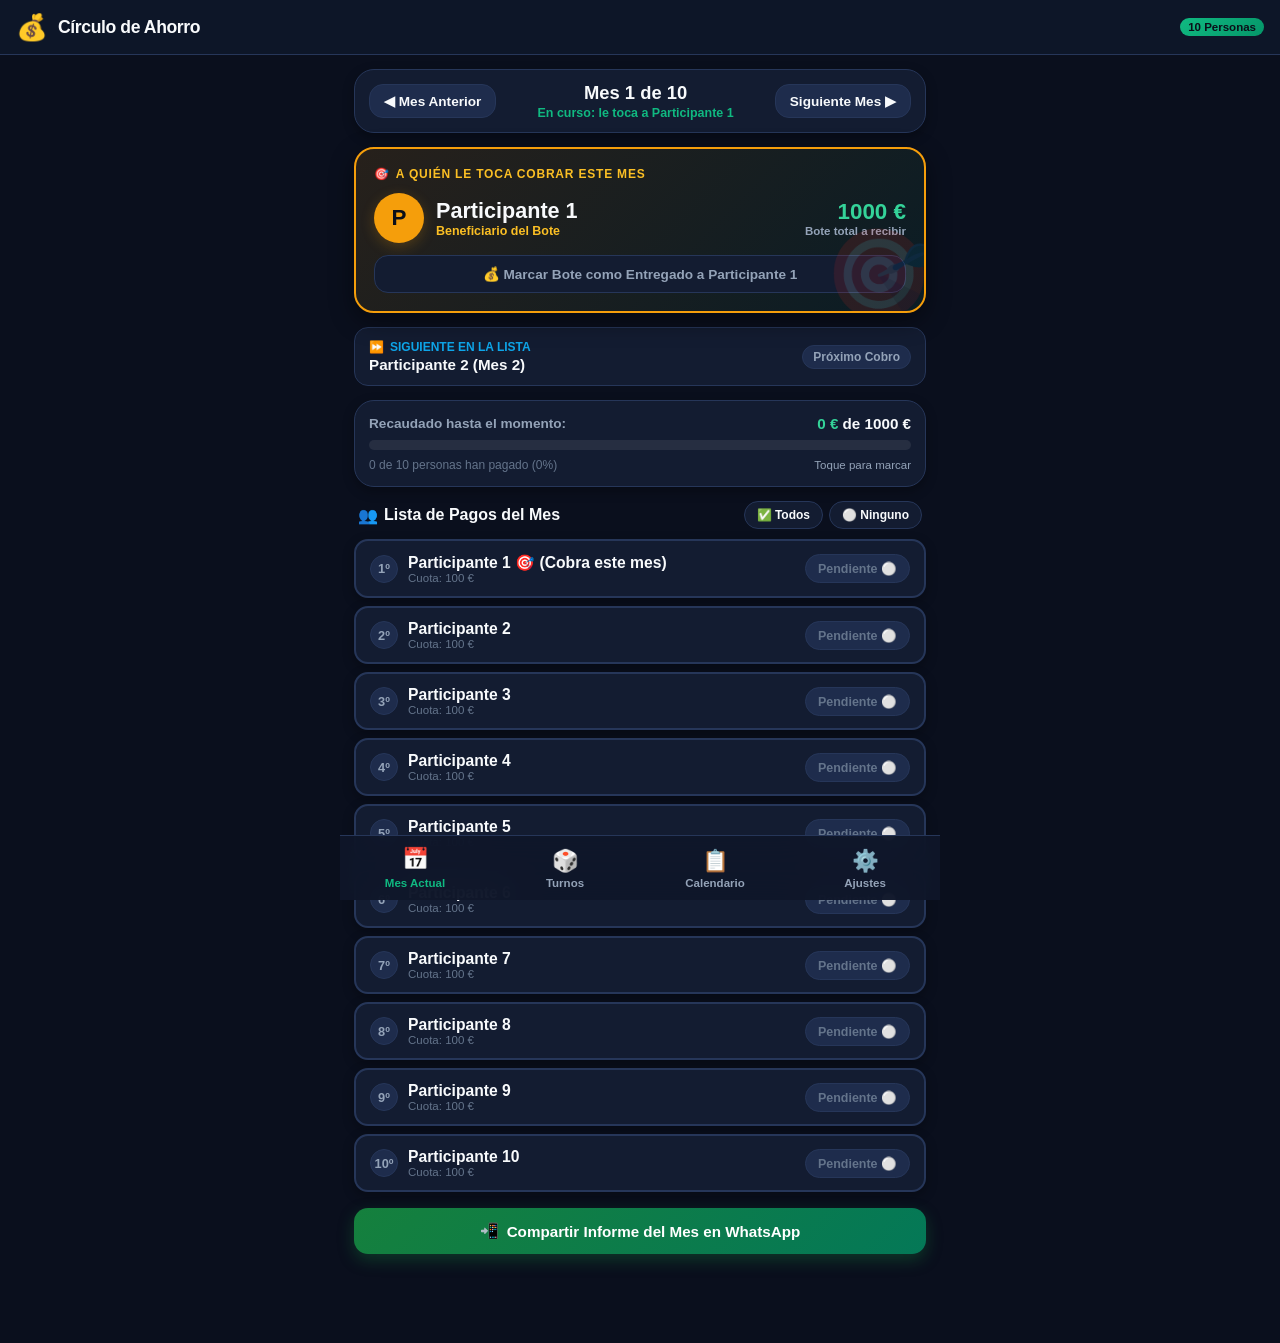
==== ahorro.html @ 372b48a7 "Despliegue de Circulo de Ahorro y Tanda Mensual" ====
<!DOCTYPE html>
<html lang="es">
<head>
  <meta charset="UTF-8">
  <meta name="viewport" content="width=device-width, initial-scale=1.0, maximum-scale=1.0, user-scalable=no, viewport-fit=cover">
  <meta name="theme-color" content="#0a0f1d">
  <meta name="apple-mobile-web-app-capable" content="yes">
  <meta name="apple-mobile-web-app-status-bar-style" content="black-translucent">
  <meta name="apple-mobile-web-app-title" content="Ahorro">
  <meta name="description" content="Gestión mensual de grupo de ahorro, tanda y turnos de cobro">
  
  <title>Círculo de Ahorro y Tanda Mensual</title>
  
  <link rel="manifest" href="manifest.json">
  <link rel="icon" type="image/svg+xml" href="icons/icon.svg">
  <link rel="apple-touch-icon" href="icons/icon-192.png">
  <style>
/* Estilos Móviles Profesionales: Círculo de Ahorro y Tanda Mensual */
:root {
  --bg-primary: #0a0f1d;
  --bg-card: #131c31;
  --bg-card-hover: #1a2642;
  --bg-elevated: #1e2c4c;
  --border-color: #263659;
  --border-active: #3b82f6;

  --text-main: #f8fafc;
  --text-muted: #94a3b8;
  --text-dim: #64748b;

  --emerald: #10b981;
  --emerald-light: #34d399;
  --emerald-glow: rgba(16, 185, 129, 0.25);

  --gold: #f59e0b;
  --gold-light: #fbbf24;
  --gold-glow: rgba(245, 158, 11, 0.22);

  --sky: #0ea5e9;
  --danger: #ef4444;

  --radius-sm: 8px;
  --radius-md: 14px;
  --radius-lg: 20px;
  --radius-full: 9999px;

  --shadow-sm: 0 4px 12px rgba(0, 0, 0, 0.3);
  --shadow-md: 0 8px 24px rgba(0, 0, 0, 0.45);

  --safe-top: env(safe-area-inset-top, 0px);
  --safe-bottom: env(safe-area-inset-bottom, 0px);
}

* {
  box-sizing: border-box;
  margin: 0;
  padding: 0;
  -webkit-tap-highlight-color: transparent;
  user-select: none;
}

body {
  font-family: -apple-system, BlinkMacSystemFont, "Segoe UI", Roboto, Oxygen, Ubuntu, Cantarell, "Helvetica Neue", sans-serif;
  background-color: var(--bg-primary);
  color: var(--text-main);
  min-height: 100vh;
  display: flex;
  flex-direction: column;
  overflow-x: hidden;
  padding-top: var(--safe-top);
  padding-bottom: calc(75px + var(--safe-bottom));
}

/* Encabezado */
.app-header {
  background: rgba(15, 23, 42, 0.92);
  backdrop-filter: blur(14px);
  -webkit-backdrop-filter: blur(14px);
  position: sticky;
  top: 0;
  z-index: 100;
  border-bottom: 1px solid var(--border-color);
  padding: 12px 16px;
  display: flex;
  align-items: center;
  justify-content: space-between;
}

.brand {
  display: flex;
  align-items: center;
  gap: 10px;
}

.brand-icon {
  font-size: 1.6rem;
}

.brand-title {
  font-size: 1.1rem;
  font-weight: 800;
  letter-spacing: -0.4px;
}

.brand-badge {
  background: linear-gradient(135deg, #10b981, #059669);
  color: #0b0f19;
  font-size: 0.72rem;
  font-weight: 800;
  padding: 3px 8px;
  border-radius: var(--radius-full);
}

/* Barra inferior de navegación */
.bottom-nav {
  position: fixed;
  bottom: 0;
  left: 0;
  right: 0;
  height: calc(65px + var(--safe-bottom));
  padding-bottom: var(--safe-bottom);
  background: rgba(15, 23, 42, 0.95);
  backdrop-filter: blur(16px);
  -webkit-backdrop-filter: blur(16px);
  border-top: 1px solid var(--border-color);
  display: flex;
  justify-content: space-around;
  align-items: center;
  z-index: 900;
  max-width: 600px;
  margin: 0 auto;
}

.nav-tab {
  flex: 1;
  display: flex;
  flex-direction: column;
  align-items: center;
  justify-content: center;
  height: 100%;
  color: var(--text-muted);
  background: none;
  border: none;
  cursor: pointer;
  transition: all 0.2s ease;
  padding: 4px 0;
  gap: 3px;
}

.nav-tab .tab-icon {
  font-size: 1.35rem;
  transition: transform 0.2s;
}

.nav-tab .tab-label {
  font-size: 0.72rem;
  font-weight: 700;
}

.nav-tab.active {
  color: var(--emerald);
}

.nav-tab.active .tab-icon {
  transform: translateY(-2px);
}

/* Contenedor Principal */
.main-container {
  flex: 1;
  max-width: 600px;
  width: 100%;
  margin: 0 auto;
  padding: 14px;
}

.tab-pane {
  display: none;
  flex-direction: column;
  gap: 14px;
  animation: fadeIn 0.2s ease-out;
}

.tab-pane.active {
  display: flex;
}

@keyframes fadeIn {
  from { opacity: 0; transform: translateY(6px); }
  to { opacity: 1; transform: translateY(0); }
}

/* Selector de Mes / Ronda */
.round-nav-card {
  background: var(--bg-card);
  border: 1px solid var(--border-color);
  border-radius: var(--radius-lg);
  padding: 12px 14px;
  box-shadow: var(--shadow-sm);
  display: flex;
  align-items: center;
  justify-content: space-between;
}

.round-nav-btn {
  background: var(--bg-elevated);
  border: 1px solid var(--border-color);
  color: var(--text-main);
  padding: 8px 14px;
  border-radius: var(--radius-md);
  font-weight: 700;
  font-size: 0.85rem;
  cursor: pointer;
  transition: all 0.15s;
}

.round-nav-btn:active {
  transform: scale(0.94);
  background: var(--border-color);
}

.round-nav-info {
  text-align: center;
}

.round-nav-title {
  font-size: 1.15rem;
  font-weight: 800;
  color: var(--text-main);
}

.round-nav-sub {
  font-size: 0.78rem;
  color: var(--emerald);
  font-weight: 700;
  margin-top: 2px;
}

/* ==========================================================
   TARJETA DESTACADA: A QUIÉN LE TOCA COBRAR
   ========================================================== */
.beneficiary-hero-card {
  background: linear-gradient(135deg, rgba(245, 158, 11, 0.12), rgba(16, 185, 129, 0.08));
  border: 2px solid var(--gold);
  border-radius: var(--radius-lg);
  padding: 18px;
  box-shadow: var(--shadow-md);
  display: flex;
  flex-direction: column;
  gap: 12px;
  position: relative;
  overflow: hidden;
}

.beneficiary-hero-card::after {
  content: '🎯';
  position: absolute;
  right: -10px;
  bottom: -15px;
  font-size: 5.5rem;
  opacity: 0.12;
  pointer-events: none;
}

.hero-tag {
  font-size: 0.75rem;
  font-weight: 800;
  text-transform: uppercase;
  letter-spacing: 0.8px;
  color: var(--gold-light);
  display: flex;
  align-items: center;
  gap: 6px;
}

.hero-beneficiary-row {
  display: flex;
  align-items: center;
  justify-content: space-between;
}

.hero-name-wrap {
  display: flex;
  align-items: center;
  gap: 12px;
}

.hero-avatar {
  width: 50px;
  height: 50px;
  border-radius: 50%;
  background: var(--gold);
  color: #0b0f19;
  font-size: 1.4rem;
  font-weight: 900;
  display: flex;
  align-items: center;
  justify-content: center;
  box-shadow: 0 4px 14px var(--gold-glow);
}

.hero-name {
  font-size: 1.35rem;
  font-weight: 800;
  color: var(--text-main);
  line-height: 1.2;
}

.hero-pot-amount {
  font-size: 1.4rem;
  font-weight: 900;
  color: var(--emerald-light);
  text-align: right;
}

.hero-pot-label {
  font-size: 0.72rem;
  color: var(--text-muted);
  font-weight: 600;
}

/* Botón de Entrega del Bote */
.btn-deliver-pot {
  background: var(--bg-card);
  border: 1px solid var(--border-color);
  color: var(--text-muted);
  padding: 10px 14px;
  border-radius: var(--radius-md);
  font-weight: 800;
  font-size: 0.85rem;
  display: flex;
  align-items: center;
  justify-content: center;
  gap: 8px;
  cursor: pointer;
  transition: all 0.2s ease;
}

.btn-deliver-pot.delivered {
  background: linear-gradient(135deg, #10b981, #059669);
  color: #0b0f19;
  border-color: #10b981;
  box-shadow: 0 4px 14px var(--emerald-glow);
}

.btn-deliver-pot:active {
  transform: scale(0.98);
}

/* ==========================================================
   TARJETA: QUIÉN SIGUE EN LA LISTA
   ========================================================== */
.next-in-line-card {
  background: var(--bg-card);
  border: 1px solid var(--border-color);
  border-radius: var(--radius-md);
  padding: 12px 14px;
  display: flex;
  align-items: center;
  justify-content: space-between;
}

.next-label {
  font-size: 0.75rem;
  font-weight: 800;
  text-transform: uppercase;
  color: var(--sky);
  display: flex;
  align-items: center;
  gap: 6px;
}

.next-name {
  font-size: 0.95rem;
  font-weight: 700;
  color: var(--text-main);
  margin-top: 2px;
}

.next-badge {
  background: var(--bg-elevated);
  border: 1px solid var(--border-color);
  color: var(--text-muted);
  font-size: 0.75rem;
  font-weight: 700;
  padding: 4px 10px;
  border-radius: var(--radius-full);
}

/* ==========================================================
   PROGRESS BAR DE RECAUDACIÓN
   ========================================================== */
.collection-progress-card {
  background: var(--bg-card);
  border: 1px solid var(--border-color);
  border-radius: var(--radius-lg);
  padding: 14px;
  box-shadow: var(--shadow-sm);
  display: flex;
  flex-direction: column;
  gap: 8px;
}

.progress-header {
  display: flex;
  justify-content: space-between;
  align-items: center;
}

.progress-title {
  font-size: 0.85rem;
  font-weight: 800;
  color: var(--text-muted);
}

.progress-numbers {
  font-size: 0.95rem;
  font-weight: 800;
  color: var(--text-main);
}

.progress-numbers strong {
  color: var(--emerald-light);
}

.progress-bar-container {
  width: 100%;
  height: 10px;
  background: rgba(255, 255, 255, 0.08);
  border-radius: var(--radius-full);
  overflow: hidden;
}

.progress-bar-fill {
  height: 100%;
  background: linear-gradient(90deg, #10b981, #34d399);
  border-radius: var(--radius-full);
  transition: width 0.35s ease;
}

.progress-footer {
  display: flex;
  justify-content: space-between;
  align-items: center;
  font-size: 0.75rem;
  color: var(--text-dim);
}

/* ==========================================================
   LISTA DE PAGOS DEL MES
   ========================================================== */
.payments-section {
  display: flex;
  flex-direction: column;
  gap: 10px;
}

.payments-section-header {
  display: flex;
  justify-content: space-between;
  align-items: center;
  padding: 0 4px;
}

.section-title {
  font-size: 1rem;
  font-weight: 800;
  display: flex;
  align-items: center;
  gap: 6px;
}

.quick-btn {
  background: var(--bg-card);
  border: 1px solid var(--border-color);
  color: var(--text-main);
  font-size: 0.75rem;
  font-weight: 700;
  padding: 6px 12px;
  border-radius: var(--radius-md);
  cursor: pointer;
}

.quick-btn:active {
  background: var(--bg-elevated);
}

.payments-list {
  display: flex;
  flex-direction: column;
  gap: 8px;
}

.payment-card {
  background: var(--bg-card);
  border: 2px solid var(--border-color);
  border-radius: var(--radius-md);
  padding: 12px 14px;
  display: flex;
  align-items: center;
  justify-content: space-between;
  cursor: pointer;
  transition: all 0.15s ease;
  box-shadow: var(--shadow-sm);
}

.payment-card:active {
  transform: scale(0.98);
}

.payment-card.paid {
  background: linear-gradient(135deg, rgba(16, 185, 129, 0.14), rgba(6, 78, 59, 0.2));
  border-color: var(--emerald);
}

.participant-info {
  display: flex;
  align-items: center;
  gap: 10px;
}

.participant-turn-pill {
  width: 28px;
  height: 28px;
  border-radius: 50%;
  background: var(--bg-elevated);
  border: 1px solid var(--border-color);
  font-size: 0.8rem;
  font-weight: 800;
  color: var(--text-muted);
  display: flex;
  align-items: center;
  justify-content: center;
}

.payment-card.paid .participant-turn-pill {
  background: var(--emerald);
  color: #0b0f19;
  border-color: var(--emerald);
}

.participant-name-wrap {
  display: flex;
  flex-direction: column;
}

.participant-name {
  font-size: 0.98rem;
  font-weight: 700;
  color: var(--text-main);
}

.participant-sub {
  font-size: 0.72rem;
  color: var(--text-dim);
}

.payment-status-pill {
  padding: 6px 12px;
  border-radius: var(--radius-full);
  font-size: 0.78rem;
  font-weight: 800;
  background: var(--bg-elevated);
  color: var(--text-dim);
  border: 1px solid var(--border-color);
  transition: all 0.2s ease;
}

.payment-card.paid .payment-status-pill {
  background: var(--emerald);
  color: #0b0f19;
  border-color: var(--emerald);
  box-shadow: 0 2px 8px var(--emerald-glow);
}

/* ==========================================================
   BOTÓN PARA COMPARTIR EN WHATSAPP
   ========================================================== */
.share-whatsapp-btn {
  background: linear-gradient(135deg, #15803d, #047857);
  color: white;
  border: none;
  border-radius: var(--radius-md);
  padding: 14px 18px;
  font-weight: 800;
  font-size: 0.95rem;
  cursor: pointer;
  display: flex;
  align-items: center;
  justify-content: center;
  gap: 8px;
  width: 100%;
  box-shadow: 0 6px 16px rgba(21, 128, 61, 0.35);
  margin-top: 6px;
}

.share-whatsapp-btn:active {
  transform: scale(0.97);
}

/* ==========================================================
   PESTAÑA: TURNOS Y SORTEO AL AZAR
   ========================================================== */
.raffle-banner-card {
  background: linear-gradient(135deg, rgba(245, 158, 11, 0.15), rgba(217, 119, 6, 0.1));
  border: 2px dashed var(--gold);
  border-radius: var(--radius-lg);
  padding: 18px;
  text-align: center;
  display: flex;
  flex-direction: column;
  align-items: center;
  gap: 10px;
}

.raffle-banner-title {
  font-size: 1.15rem;
  font-weight: 900;
  color: var(--gold-light);
}

.raffle-banner-desc {
  font-size: 0.8rem;
  color: var(--text-muted);
  max-width: 380px;
  line-height: 1.4;
}

.btn-raffle-action {
  background: linear-gradient(135deg, #f59e0b, #d97706);
  color: #0b0f19;
  border: none;
  padding: 14px 24px;
  border-radius: var(--radius-full);
  font-size: 1rem;
  font-weight: 900;
  cursor: pointer;
  display: flex;
  align-items: center;
  gap: 8px;
  box-shadow: 0 4px 16px var(--gold-glow);
  transition: transform 0.15s;
}

.btn-raffle-action:active {
  transform: scale(0.95);
}

.turns-list {
  display: flex;
  flex-direction: column;
  gap: 8px;
}

.turn-item-card {
  background: var(--bg-card);
  border: 1px solid var(--border-color);
  border-radius: var(--radius-md);
  padding: 12px 14px;
  display: flex;
  align-items: center;
  justify-content: space-between;
}

.turn-left {
  display: flex;
  align-items: center;
  gap: 12px;
  flex: 1;
}

.turn-badge {
  background: var(--bg-elevated);
  border: 1px solid var(--border-color);
  color: var(--gold-light);
  font-weight: 900;
  font-size: 0.85rem;
  width: 32px;
  height: 32px;
  border-radius: var(--radius-sm);
  display: flex;
  align-items: center;
  justify-content: center;
}

.turn-name {
  font-weight: 700;
  font-size: 0.95rem;
  color: var(--text-main);
}

.turn-actions {
  display: flex;
  align-items: center;
  gap: 6px;
}

.btn-icon-sub {
  background: var(--bg-elevated);
  border: 1px solid var(--border-color);
  color: var(--text-muted);
  width: 32px;
  height: 32px;
  border-radius: var(--radius-sm);
  display: flex;
  align-items: center;
  justify-content: center;
  cursor: pointer;
  font-size: 0.85rem;
}

.btn-icon-sub:active {
  transform: scale(0.9);
  background: var(--border-color);
}

/* ==========================================================
   PESTAÑA: CALENDARIO E HISTORIAL COMPLETO
   ========================================================== */
.timeline-group {
  display: flex;
  flex-direction: column;
  gap: 10px;
}

.timeline-group-title {
  font-size: 0.85rem;
  font-weight: 800;
  text-transform: uppercase;
  letter-spacing: 0.6px;
  display: flex;
  align-items: center;
  gap: 6px;
  padding: 0 4px;
}

.timeline-group-title.delivered { color: var(--emerald-light); }
.timeline-group-title.current { color: var(--gold-light); }
.timeline-group-title.waiting { color: var(--text-dim); }

.timeline-card {
  background: var(--bg-card);
  border: 1px solid var(--border-color);
  border-radius: var(--radius-md);
  padding: 12px 14px;
  display: flex;
  align-items: center;
  justify-content: space-between;
}

.timeline-card.delivered {
  border-left: 4px solid var(--emerald);
}

.timeline-card.current {
  border: 2px solid var(--gold);
  background: linear-gradient(135deg, rgba(245, 158, 11, 0.08), rgba(19, 28, 49, 0.9));
}

.timeline-card.waiting {
  opacity: 0.85;
}

.timeline-info {
  display: flex;
  flex-direction: column;
}

.timeline-round {
  font-size: 0.72rem;
  color: var(--text-muted);
  font-weight: 700;
  text-transform: uppercase;
}

.timeline-beneficiary {
  font-size: 0.95rem;
  font-weight: 800;
  color: var(--text-main);
}

.timeline-status {
  font-size: 0.75rem;
  font-weight: 800;
  padding: 4px 8px;
  border-radius: var(--radius-full);
}

.timeline-status.delivered {
  background: rgba(16, 185, 129, 0.15);
  color: var(--emerald-light);
  border: 1px solid rgba(16, 185, 129, 0.3);
}

.timeline-status.current {
  background: rgba(245, 158, 11, 0.15);
  color: var(--gold-light);
  border: 1px solid rgba(245, 158, 11, 0.3);
}

.timeline-status.waiting {
  background: var(--bg-elevated);
  color: var(--text-dim);
}

/* ==========================================================
   PESTAÑA: AJUSTES Y CONFIGURACIÓN
   ========================================================== */
.settings-card {
  background: var(--bg-card);
  border: 1px solid var(--border-color);
  border-radius: var(--radius-lg);
  padding: 16px;
  display: flex;
  flex-direction: column;
  gap: 14px;
}

.settings-field {
  display: flex;
  flex-direction: column;
  gap: 6px;
}

.settings-label {
  font-size: 0.85rem;
  font-weight: 700;
  color: var(--text-muted);
}

.settings-input {
  background: var(--bg-elevated);
  border: 1px solid var(--border-color);
  color: var(--text-main);
  padding: 12px 14px;
  border-radius: var(--radius-md);
  font-size: 1rem;
  font-weight: 700;
  outline: none;
}

.settings-input:focus {
  border-color: var(--emerald);
}

.btn-primary-action {
  background: var(--emerald);
  color: #0b0f19;
  border: none;
  padding: 12px;
  border-radius: var(--radius-md);
  font-weight: 800;
  font-size: 0.95rem;
  cursor: pointer;
}

/* Modal y Animación de Sorteo */
.modal-backdrop {
  position: fixed;
  top: 0;
  left: 0;
  right: 0;
  bottom: 0;
  background: rgba(0, 0, 0, 0.82);
  backdrop-filter: blur(8px);
  -webkit-backdrop-filter: blur(8px);
  z-index: 1000;
  display: none;
  align-items: center;
  justify-content: center;
  padding: 16px;
}

.modal-backdrop.open {
  display: flex;
}

.raffle-modal-box {
  background: var(--bg-card);
  border: 2px solid var(--gold);
  border-radius: var(--radius-lg);
  max-width: 440px;
  width: 100%;
  padding: 24px;
  text-align: center;
  display: flex;
  flex-direction: column;
  align-items: center;
  gap: 16px;
  box-shadow: 0 10px 30px var(--gold-glow);
  animation: zoomIn 0.25s ease;
}

@keyframes zoomIn {
  from { transform: scale(0.85); opacity: 0; }
  to { transform: scale(1); opacity: 1; }
}

.roulette-slot {
  width: 100%;
  height: 90px;
  background: var(--bg-elevated);
  border: 2px solid var(--gold-light);
  border-radius: var(--radius-md);
  display: flex;
  align-items: center;
  justify-content: center;
  font-size: 1.6rem;
  font-weight: 900;
  color: var(--gold-light);
  overflow: hidden;
  box-shadow: inset 0 2px 10px rgba(0,0,0,0.5);
}

/* Toast flotante */
.toast-msg {
  position: fixed;
  bottom: 85px;
  left: 50%;
  transform: translateX(-50%) translateY(20px);
  background: #10b981;
  color: #0b0f19;
  font-weight: 800;
  font-size: 0.9rem;
  padding: 10px 20px;
  border-radius: var(--radius-full);
  box-shadow: 0 4px 16px rgba(0,0,0,0.6);
  opacity: 0;
  pointer-events: none;
  transition: all 0.25s ease;
  z-index: 1200;
  white-space: nowrap;
}

.toast-msg.show {
  opacity: 1;
  transform: translateX(-50%) translateY(0);
}

</style>
</head>
<body>

  <!-- Encabezado Fijo -->
  <header class="app-header">
    <div class="brand">
      <span class="brand-icon">💰</span>
      <span class="brand-title" id="brand-title">Círculo de Ahorro</span>
    </div>
    <span class="brand-badge">10 Personas</span>
  </header>

  <!-- Contenido Principal -->
  <main class="main-container">

    <!-- PESTAÑA 1: MES ACTUAL -->
    <section id="pane-mes-actual" class="tab-pane active">
      <!-- Selector de Mes / Ronda -->
      <div class="round-nav-card">
        <button type="button" class="round-nav-btn" id="btn-prev-round">◀ Mes Anterior</button>
        <div class="round-nav-info">
          <div class="round-nav-title" id="round-nav-title">Mes 1 de 10</div>
          <div class="round-nav-sub" id="round-nav-sub">Cargando...</div>
        </div>
        <button type="button" class="round-nav-btn" id="btn-next-round">Siguiente Mes ▶</button>
      </div>

      <!-- Tarjeta Destacada: A quién le toca cobrar -->
      <div class="beneficiary-hero-card">
        <div class="hero-tag">
          <span>🎯</span>
          <span>A quién le toca cobrar este mes</span>
        </div>
        <div class="hero-beneficiary-row">
          <div class="hero-name-wrap">
            <div class="hero-avatar" id="hero-avatar">P</div>
            <div>
              <div class="hero-name" id="hero-beneficiary-name">-</div>
              <div style="font-size: 0.78rem; color: var(--gold-light); font-weight: 700;">Beneficiario del Bote</div>
            </div>
          </div>
          <div>
            <div class="hero-pot-amount" id="hero-pot-amount">1.000 €</div>
            <div class="hero-pot-label">Bote total a recibir</div>
          </div>
        </div>

        <!-- Botón para marcar si ya se le entregó el dinero -->
        <button type="button" id="btn-deliver-pot" class="btn-deliver-pot">
          <span>💰 Marcar Bote como Entregado</span>
        </button>
      </div>

      <!-- Tarjeta: Quién sigue en el próximo mes -->
      <div id="next-in-line-container" class="next-in-line-card">
        <div>
          <div class="next-label">
            <span>⏩</span>
            <span>Siguiente en la lista</span>
          </div>
          <div class="next-name" id="next-beneficiary-name">-</div>
        </div>
        <div class="next-badge">Próximo Cobro</div>
      </div>

      <!-- Barra de progreso de recaudación -->
      <div class="collection-progress-card">
        <div class="progress-header">
          <span class="progress-title">Recaudado hasta el momento:</span>
          <div class="progress-numbers">
            <strong id="progress-collected-amount">0 €</strong> de <span id="progress-total-pot">1.000 €</span>
          </div>
        </div>
        <div class="progress-bar-container">
          <div id="progress-bar-fill" class="progress-bar-fill" style="width: 0%;"></div>
        </div>
        <div class="progress-footer">
          <span id="progress-footer-stats">0 de 10 personas han pagado (0%)</span>
          <span style="color: var(--text-muted); font-size: 0.72rem;">Toque para marcar</span>
        </div>
      </div>

      <!-- Lista de Pagos de las 10 Personas -->
      <div class="payments-section">
        <div class="payments-section-header">
          <div class="section-title">
            <span>👥</span>
            <span>Lista de Pagos del Mes</span>
          </div>
          <div style="display: flex; gap: 6px;">
            <button type="button" class="quick-btn" id="btn-check-all-payments">✅ Todos</button>
            <button type="button" class="quick-btn" id="btn-uncheck-all-payments">⚪ Ninguno</button>
          </div>
        </div>

        <div id="payments-list-container" class="payments-list">
          <!-- Renderizado dinámico -->
        </div>

        <!-- Botón Compartir en WhatsApp -->
        <button type="button" id="btn-share-whatsapp" class="share-whatsapp-btn">
          <span>📲</span>
          <span>Compartir Informe del Mes en WhatsApp</span>
        </button>
      </div>
    </section>

    <!-- PESTAÑA 2: TURNOS Y SORTEO -->
    <section id="pane-turnos" class="tab-pane">
      <!-- Banner Sorteo al Azar -->
      <div class="raffle-banner-card">
        <div class="raffle-banner-title">🎲 Sorteo de Turnos al Azar</div>
        <div class="raffle-banner-desc">
          Reparte los turnos del 1 al 10 de forma totalmente aleatoria, limpia y transparente entre los 10 participantes.
        </div>
        <button type="button" id="btn-start-raffle" class="btn-raffle-action">
          <span>🎰</span>
          <span>Sortear Turnos al Azar</span>
        </button>
      </div>

      <div class="section-title" style="margin-top: 6px;">
        <span>📋</span>
        <span>Orden de Turnos (Mes 1 al 10)</span>
      </div>
      <p style="font-size: 0.78rem; color: var(--text-muted);">
        💡 Puedes pulsar ✏️ para editar nombres, ⬆️/⬇️ para mover de puesto o 🔄 para intercambiar el turno con otra persona.
      </p>

      <div id="turns-list-container" class="turns-list">
        <!-- Renderizado dinámico -->
      </div>
    </section>

    <!-- PESTAÑA 3: CALENDARIO E HISTORIAL -->
    <section id="pane-calendario" class="tab-pane">
      <div class="section-title">
        <span>📊</span>
        <span>Estado Global del Ciclo</span>
      </div>
      <p style="font-size: 0.78rem; color: var(--text-muted); margin-bottom: 6px;">
        Toca cualquier tarjeta para ver directamente los detalles y pagos de ese mes.
      </p>

      <!-- 1. Ya entregados -->
      <div class="timeline-group">
        <div class="timeline-group-title delivered">
          <span>✅</span>
          <span>A quién se le ha entregado ya el bote</span>
        </div>
        <div id="timeline-delivered-list" style="display: flex; flex-direction: column; gap: 8px;">
          <!-- Dinámico -->
        </div>
      </div>

      <!-- 2. En curso este mes -->
      <div class="timeline-group" style="margin-top: 10px;">
        <div class="timeline-group-title current">
          <span>⏳</span>
          <span>Cobrando actualmente (Mes en curso)</span>
        </div>
        <div id="timeline-current-list">
          <!-- Dinámico -->
        </div>
      </div>

      <!-- 3. Próximos turnos en espera -->
      <div class="timeline-group" style="margin-top: 10px;">
        <div class="timeline-group-title waiting">
          <span>📅</span>
          <span>En espera de cobrar (Próximos turnos)</span>
        </div>
        <div id="timeline-waiting-list" style="display: flex; flex-direction: column; gap: 8px;">
          <!-- Dinámico -->
        </div>
      </div>
    </section>

    <!-- PESTAÑA 4: AJUSTES -->
    <section id="pane-ajustes" class="tab-pane">
      <div class="settings-card">
        <div class="section-title">
          <span>⚙️</span>
          <span>Ajustes de la Tanda</span>
        </div>

        <form id="settings-form" style="display: flex; flex-direction: column; gap: 14px;">
          <div class="settings-field">
            <label class="settings-label" for="settings-group-name">Nombre del Grupo de Ahorro:</label>
            <input type="text" id="settings-group-name" class="settings-input" required>
          </div>

          <div class="settings-field">
            <label class="settings-label" for="settings-cuota">Cuota Mensual por Persona (€):</label>
            <input type="number" id="settings-cuota" class="settings-input" min="1" step="1" required>
            <span style="font-size: 0.75rem; color: var(--text-dim);">
              Ejemplo: Con 100 €, el bote total cada mes será de 1.000 € (10 personas x 100 €).
            </span>
          </div>

          <button type="submit" class="btn-primary-action">Guardar Ajustes</button>
        </form>

        <hr style="border: 0; border-top: 1px solid var(--border-color); margin: 10px 0;">

        <div>
          <div class="section-title" style="font-size: 0.95rem; color: var(--danger); margin-bottom: 6px;">
            <span>🔄</span>
            <span>Reiniciar Ciclo</span>
          </div>
          <p style="font-size: 0.78rem; color: var(--text-muted); margin-bottom: 10px;">
            Borra los pagos y entregas para empezar una nueva tanda de 10 meses. Los nombres y turnos se conservan.
          </p>
          <button type="button" id="btn-reset-cycle" class="quick-btn" style="color: var(--danger); border-color: rgba(239, 68, 68, 0.4); padding: 10px 16px;">
            Reiniciar Pagos y Entregas
          </button>
        </div>
      </div>
    </section>

  </main>

  <!-- Modal de Animación de Sorteo -->
  <div id="modal-raffle" class="modal-backdrop">
    <div class="raffle-modal-box">
      <div class="section-title" style="color: var(--gold-light);">
        <span>🎰</span>
        <span>Sorteando Turnos al Azar</span>
      </div>
      <div id="roulette-slot" class="roulette-slot">🎲 Mezclando...</div>
      <p style="font-size: 0.8rem; color: var(--text-muted);">
        Asignando un mes del 1 al 10 a cada participante de forma aleatoria...
      </p>
      <button type="button" id="btn-close-raffle-modal" class="btn-primary-action" style="width: 100%; display: none;">
        Ver Resultados del Sorteo
      </button>
    </div>
  </div>

  <!-- Toast Notificación -->
  <div id="toast-msg" class="toast-msg">Mensaje copiado</div>

  <!-- Barra de Navegación Inferior -->
  <nav class="bottom-nav">
    <button type="button" class="nav-tab active" data-tab="mes-actual">
      <span class="tab-icon">📅</span>
      <span class="tab-label">Mes Actual</span>
    </button>
    <button type="button" class="nav-tab" data-tab="turnos">
      <span class="tab-icon">🎲</span>
      <span class="tab-label">Turnos</span>
    </button>
    <button type="button" class="nav-tab" data-tab="calendario">
      <span class="tab-icon">📋</span>
      <span class="tab-label">Calendario</span>
    </button>
    <button type="button" class="nav-tab" data-tab="ajustes">
      <span class="tab-icon">⚙️</span>
      <span class="tab-label">Ajustes</span>
    </button>
  </nav>

  <!-- Scripts -->
  
  <script>
// Motor Lógico del Círculo de Ahorro / Tanda Mensual
// 100% Gratuito, Sin Servidores de Pago, Almacenamiento Local Seguro

const safeStorage = {
  _mem: {},
  getItem(key) {
    try {
      if (typeof window !== 'undefined' && 'localStorage' in window && window.localStorage) {
        return window.localStorage.getItem(key);
      }
    } catch (e) {}
    return this._mem[key] || null;
  },
  setItem(key, val) {
    try {
      if (typeof window !== 'undefined' && 'localStorage' in window && window.localStorage) {
        window.localStorage.setItem(key, val);
        return;
      }
    } catch (e) {}
    this._mem[key] = String(val);
  }
};

if (typeof window !== 'undefined') {
  window.safeStorage = safeStorage;
}

class AhorroManager {
  constructor() {
    this.storageKey = 'circulo_ahorro_data_v1';

    // Configuración por defecto
    this.config = {
      nombreGrupo: 'Mi Círculo de Ahorro',
      cuota: 100, // 100 € por persona = 1.000 € de bote total
      moneda: '€',
      activeRound: 1 // Mes/Ronda activa actual (1..10)
    };

    // 10 Participantes iniciales por defecto (editables con lápiz)
    this.participants = [
      { id: 1, name: 'Participante 1', turn: 1 },
      { id: 2, name: 'Participante 2', turn: 2 },
      { id: 3, name: 'Participante 3', turn: 3 },
      { id: 4, name: 'Participante 4', turn: 4 },
      { id: 5, name: 'Participante 5', turn: 5 },
      { id: 6, name: 'Participante 6', turn: 6 },
      { id: 7, name: 'Participante 7', turn: 7 },
      { id: 8, name: 'Participante 8', turn: 8 },
      { id: 9, name: 'Participante 9', turn: 9 },
      { id: 10, name: 'Participante 10', turn: 10 }
    ];

    // 10 Rondas (una por cada mes/turno)
    this.rounds = {};
    this.initDefaultRounds();

    this.load();
  }

  initDefaultRounds() {
    for (let r = 1; r <= 10; r++) {
      if (!this.rounds[r]) {
        this.rounds[r] = {
          round: r,
          payments: {}, // { [participantId]: boolean }
          delivered: false, // si ya se le entregó el dinero al beneficiario
          deliveredDate: null
        };
      }
    }
  }

  save() {
    try {
      const data = {
        config: this.config,
        participants: this.participants,
        rounds: this.rounds
      };
      safeStorage.setItem(this.storageKey, JSON.stringify(data));
    } catch (e) {
      console.warn('Error al guardar datos de ahorro', e);
    }
  }

  load() {
    try {
      const saved = safeStorage.getItem(this.storageKey);
      if (saved) {
        const parsed = JSON.parse(saved);
        if (parsed.config) this.config = { ...this.config, ...parsed.config };
        if (parsed.participants && Array.isArray(parsed.participants)) {
          this.participants = parsed.participants;
        }
        if (parsed.rounds) {
          this.rounds = parsed.rounds;
        }
      }
    } catch (e) {
      console.warn('Error al cargar datos guardados', e);
    }
  }

  // --- GESTIÓN DE CONFIGURACIÓN Y PARTICIPANTES ---

  setCuota(amount) {
    const val = parseFloat(amount);
    if (!isNaN(val) && val > 0) {
      this.config.cuota = val;
      this.save();
      return true;
    }
    return false;
  }

  setNombreGrupo(name) {
    if (name && name.trim()) {
      this.config.nombreGrupo = name.trim();
      this.save();
    }
  }

  setActiveRound(roundNum) {
    const r = parseInt(roundNum, 10);
    if (r >= 1 && r <= this.participants.length) {
      this.config.activeRound = r;
      this.save();
    }
  }

  editParticipant(id, newName) {
    const trimmed = newName ? newName.trim() : '';
    if (!trimmed) return false;
    const p = this.participants.find(x => x.id === id);
    if (p) {
      p.name = trimmed;
      this.save();
      return true;
    }
    return false;
  }

  // Obtener participante asignado a un turno
  getParticipantByTurn(turnNumber) {
    return this.participants.find(p => p.turn === turnNumber) || null;
  }

  // Obtener lista ordenada por turnos (1..10)
  getParticipantsSortedByTurn() {
    return [...this.participants].sort((a, b) => a.turn - b.turn);
  }

  // --- ASIGNACIÓN DE TURNOS: MANUAL Y AL AZAR ---

  // Sorteo al azar (Algoritmo Fisher-Yates para sorteo justo y transparente)
  randomizeTurns() {
    const total = this.participants.length;
    // Generar array de turnos [1, 2, ..., total]
    const turns = Array.from({ length: total }, (_, i) => i + 1);

    // Barajar turnos
    for (let i = turns.length - 1; i > 0; i--) {
      const j = Math.floor(Math.random() * (i + 1));
      [turns[i], turns[j]] = [turns[j], turns[i]];
    }

    // Asignar los turnos mezclados
    this.participants.forEach((p, idx) => {
      p.turn = turns[idx];
    });

    this.save();
    return this.getParticipantsSortedByTurn();
  }

  // Intercambiar turno entre dos participantes
  swapTurns(participantIdA, participantIdB) {
    const pA = this.participants.find(p => p.id === participantIdA);
    const pB = this.participants.find(p => p.id === participantIdB);
    if (pA && pB) {
      const temp = pA.turn;
      pA.turn = pB.turn;
      pB.turn = temp;
      this.save();
      return true;
    }
    return false;
  }

  // Subir o bajar turno
  shiftTurn(participantId, direction) { // direction: -1 (subir) o +1 (bajar)
    const p = this.participants.find(x => x.id === participantId);
    if (!p) return false;

    const targetTurn = p.turn + direction;
    if (targetTurn < 1 || targetTurn > this.participants.length) return false;

    const other = this.participants.find(x => x.turn === targetTurn);
    if (other) {
      other.turn = p.turn;
      p.turn = targetTurn;
      this.save();
      return true;
    }
    return false;
  }

  // --- CONTROL DE PAGOS Y ENTREGA DEL BOTE ---

  isPaymentMade(roundNum, participantId) {
    const r = this.rounds[roundNum];
    if (!r || !r.payments) return false;
    return !!r.payments[participantId];
  }

  togglePayment(roundNum, participantId) {
    if (!this.rounds[roundNum]) {
      this.initDefaultRounds();
    }
    const r = this.rounds[roundNum];
    r.payments[participantId] = !r.payments[participantId];
    this.save();
    return r.payments[participantId];
  }

  markAllPayments(roundNum, paid = true) {
    if (!this.rounds[roundNum]) {
      this.initDefaultRounds();
    }
    const r = this.rounds[roundNum];
    this.participants.forEach(p => {
      r.payments[p.id] = paid;
    });
    this.save();
  }

  toggleDelivered(roundNum) {
    if (!this.rounds[roundNum]) {
      this.initDefaultRounds();
    }
    const r = this.rounds[roundNum];
    r.delivered = !r.delivered;
    if (r.delivered) {
      const now = new Date();
      r.deliveredDate = now.toLocaleDateString('es-ES', { day: 'numeric', month: 'short', year: 'numeric' });
    } else {
      r.deliveredDate = null;
    }
    this.save();
    return r.delivered;
  }

  // --- CONSULTAS Y ESTADÍSTICAS DEL MES / RONDA ---

  getRoundDetails(roundNum) {
    const rNum = parseInt(roundNum, 10);
    const roundData = this.rounds[rNum] || { round: rNum, payments: {}, delivered: false, deliveredDate: null };
    const beneficiary = this.getParticipantByTurn(rNum);
    const nextBeneficiary = this.getParticipantByTurn(rNum + 1);

    const totalParticipants = this.participants.length;
    const cuota = this.config.cuota;
    const totalPot = cuota * totalParticipants;

    let paidCount = 0;
    const paidList = [];
    const pendingList = [];

    this.participants.forEach(p => {
      const isPaid = !!roundData.payments[p.id];
      if (isPaid) {
        paidCount++;
        paidList.push(p);
      } else {
        pendingList.push(p);
      }
    });

    const collectedAmount = paidCount * cuota;
    const percentage = totalParticipants > 0 ? Math.round((paidCount / totalParticipants) * 100) : 0;
    const isCompleted = paidCount === totalParticipants && roundData.delivered;

    return {
      round: rNum,
      beneficiary: beneficiary ? beneficiary : { id: 0, name: `Turno ${rNum}`, turn: rNum },
      nextBeneficiary: nextBeneficiary || null,
      cuota,
      totalPot,
      collectedAmount,
      paidCount,
      totalParticipants,
      percentage,
      delivered: !!roundData.delivered,
      deliveredDate: roundData.deliveredDate,
      paidList,
      pendingList,
      isCompleted
    };
  }

  // Resumen global de todo el ciclo de 10 meses
  getGlobalOverview() {
    const list = [];
    const total = this.participants.length;

    for (let r = 1; r <= total; r++) {
      const details = this.getRoundDetails(r);
      list.push(details);
    }

    const alreadyGiven = list.filter(item => item.delivered);
    const currentRound = this.config.activeRound;
    const upcomingWaiting = list.filter(item => item.round > currentRound && !item.delivered);

    return {
      allRounds: list,
      alreadyGiven,
      currentRound,
      upcomingWaiting,
      totalRounds: total,
      completedRoundsCount: alreadyGiven.length
    };
  }

  // --- GENERADOR DE INFORME PARA WHATSAPP (1 TOQUE) ---

  getWhatsAppMessage(roundNum) {
    const details = this.getRoundDetails(roundNum);
    const overview = this.getGlobalOverview();
    const moneda = this.config.moneda;

    let msg = `💰 *${this.config.nombreGrupo.toUpperCase()} - MES ${details.round}*\n\n`;

    // 1. Quién cobra este mes
    msg += `🎯 *LE TOCA COBRAR:* ${details.beneficiary.name}\n`;
    msg += `💵 *Bote Total:* ${details.totalPot.toLocaleString('es-ES')} ${moneda} (${details.totalParticipants} x ${details.cuota} ${moneda})\n`;
    msg += `📦 *Estado de entrega:* ${details.delivered ? `✅ BOTE ENTREGADO (${details.deliveredDate})` : '⏳ Pendiente de entregar'}\n\n`;

    // 2. Progreso de cobro
    msg += `📊 *RECAUDACIÓN:* ${details.collectedAmount.toLocaleString('es-ES')} ${moneda} de ${details.totalPot.toLocaleString('es-ES')} ${moneda} (${details.paidCount}/${details.totalParticipants})\n\n`;

    // 3. Quiénes ya pagaron
    msg += `✅ *Ya pagaron (${details.paidList.length}):*\n`;
    if (details.paidList.length === 0) {
      msg += `  _(Ninguno todavía)_\n`;
    } else {
      details.paidList.forEach(p => {
        msg += `  • ${p.name}\n`;
      });
    }

    // 4. Quiénes faltan por pagar
    msg += `\n⏳ *Faltan por pagar (${details.pendingList.length}):*\n`;
    if (details.pendingList.length === 0) {
      msg += `  🎉 _¡Todos han pagado su cuota!_\n`;
    } else {
      details.pendingList.forEach(p => {
        msg += `  • ${p.name} (debe ${details.cuota} ${moneda})\n`;
      });
    }

    // 5. Quién sigue el mes siguiente
    if (details.nextBeneficiary) {
      msg += `\n⏩ *SIGUIENTE EN COBRAR (Mes ${details.round + 1}):* ${details.nextBeneficiary.name}\n`;
    }

    // 6. Resumen de quiénes ya han cobrado en rondas anteriores
    const pastDelivered = overview.alreadyGiven.filter(item => item.round !== details.round);
    if (pastDelivered.length > 0) {
      msg += `\n🏆 *Ya recibieron su bote anteriormente:*\n`;
      pastDelivered.forEach(item => {
        msg += `  ✔ Mes ${item.round}: ${item.beneficiary.name}\n`;
      });
    }

    return msg;
  }
}

if (typeof window !== 'undefined') {
  window.ahorroManager = new AhorroManager();
}

// Controlador Principal de la App: Círculo de Ahorro y Tanda Mensual

class SoundFX {
  constructor() {
    this.ctx = null;
  }
  init() {
    if (!this.ctx) {
      const AudioContext = window.AudioContext || window.webkitAudioContext;
      if (AudioContext) this.ctx = new AudioContext();
    }
    if (this.ctx && this.ctx.state === 'suspended') this.ctx.resume();
  }
  playBeep(freq = 600, duration = 0.08, type = 'sine') {
    try {
      this.init();
      if (!this.ctx) return;
      const osc = this.ctx.createOscillator();
      const gain = this.ctx.createGain();
      osc.type = type;
      osc.frequency.setValueAtTime(freq, this.ctx.currentTime);
      gain.gain.setValueAtTime(0.15, this.ctx.currentTime);
      gain.gain.exponentialRampToValueAtTime(0.001, this.ctx.currentTime + duration);
      osc.connect(gain);
      gain.connect(this.ctx.destination);
      osc.start();
      osc.stop(this.ctx.currentTime + duration);
    } catch (e) {}
  }
  clickPay() {
    this.playBeep(650, 0.08, 'triangle');
    if (navigator.vibrate) navigator.vibrate(25);
  }
  clickUnpay() {
    this.playBeep(380, 0.08, 'sine');
    if (navigator.vibrate) navigator.vibrate(15);
  }
  clickDeliver() {
    // Sonido festivo de entrega
    this.playBeep(523.25, 0.1);
    setTimeout(() => this.playBeep(659.25, 0.1), 100);
    setTimeout(() => this.playBeep(783.99, 0.2), 200);
    if (navigator.vibrate) navigator.vibrate([40, 60, 80]);
  }
  tickRaffle() {
    this.playBeep(880, 0.04, 'square');
  }
}

const sounds = new SoundFX();

// Estado de la interfaz
let currentTab = 'mes-actual';

document.addEventListener('DOMContentLoaded', () => {
  initTabs();
  initRoundControls();
  initRaffleControls();
  initSettingsControls();
  initPWA();

  // Render inicial
  renderCurrentRound();
  renderTurnsList();
  renderTimeline();
  renderSettings();
});

// --- PESTAÑAS DE NAVEGACIÓN ---
function initTabs() {
  document.querySelectorAll('.nav-tab').forEach(tab => {
    tab.addEventListener('click', () => {
      const tabId = tab.getAttribute('data-tab');
      switchTab(tabId);
    });
  });
}

function switchTab(tabId) {
  currentTab = tabId;
  document.querySelectorAll('.nav-tab').forEach(t => {
    t.classList.toggle('active', t.getAttribute('data-tab') === tabId);
  });
  document.querySelectorAll('.tab-pane').forEach(p => {
    p.classList.toggle('active', p.id === `pane-${tabId}`);
  });

  const titles = {
    'mes-actual': window.ahorroManager.config.nombreGrupo || 'Círculo de Ahorro',
    'turnos': 'Turnos y Sorteo',
    'calendario': 'Calendario e Historial',
    'ajustes': 'Ajustes de la Tanda'
  };
  document.getElementById('brand-title').textContent = titles[tabId] || 'Círculo de Ahorro';

  if (tabId === 'mes-actual') renderCurrentRound();
  if (tabId === 'turnos') renderTurnsList();
  if (tabId === 'calendario') renderTimeline();
  if (tabId === 'ajustes') renderSettings();
}

// --- CONTROLES DE NAVEGACIÓN DE MES / RONDA ---
function initRoundControls() {
  const manager = window.ahorroManager;

  document.getElementById('btn-prev-round').addEventListener('click', () => {
    let r = manager.config.activeRound - 1;
    if (r < 1) r = manager.participants.length;
    manager.setActiveRound(r);
    renderCurrentRound();
  });

  document.getElementById('btn-next-round').addEventListener('click', () => {
    let r = manager.config.activeRound + 1;
    if (r > manager.participants.length) r = 1;
    manager.setActiveRound(r);
    renderCurrentRound();
  });

  // Botón entregar bote
  document.getElementById('btn-deliver-pot').addEventListener('click', () => {
    const r = manager.config.activeRound;
    const isDelivered = manager.toggleDelivered(r);
    if (isDelivered) {
      sounds.clickDeliver();
      showToast('🎉 ¡Bote marcado como ENTREGADO con éxito!');
    } else {
      sounds.clickUnpay();
      showToast('Bote marcado como pendiente de entrega.');
    }
    renderCurrentRound();
    renderTimeline();
  });

  // Marcar todos / desmarcar todos
  document.getElementById('btn-check-all-payments').addEventListener('click', () => {
    const r = manager.config.activeRound;
    manager.markAllPayments(r, true);
    sounds.clickPay();
    renderCurrentRound();
    showToast('Todos los participantes marcados como pagados.');
  });

  document.getElementById('btn-uncheck-all-payments').addEventListener('click', () => {
    const r = manager.config.activeRound;
    manager.markAllPayments(r, false);
    sounds.clickUnpay();
    renderCurrentRound();
    showToast('Pagos desmarcados.');
  });

  // Botón Compartir en WhatsApp
  document.getElementById('btn-share-whatsapp').addEventListener('click', () => {
    const r = manager.config.activeRound;
    const text = manager.getWhatsAppMessage(r);

    if (navigator.share) {
      navigator.share({
        title: `${manager.config.nombreGrupo} - Mes ${r}`,
        text: text
      }).catch(() => copyToClipboard(text));
    } else {
      copyToClipboard(text);
    }
  });
}

function copyToClipboard(text) {
  navigator.clipboard.writeText(text).then(() => {
    showToast('¡Mensaje copiado! Ya puedes pegarlo en WhatsApp 📲');
  }).catch(() => {
    prompt('Copia este informe para enviarlo a WhatsApp:', text);
  });
}

function showToast(msg) {
  const toast = document.getElementById('toast-msg');
  toast.textContent = msg;
  toast.classList.add('show');
  setTimeout(() => toast.classList.remove('show'), 2800);
}

// --- RENDERIZADO: PESTAÑA MES ACTUAL ---
function renderCurrentRound() {
  const manager = window.ahorroManager;
  const currentRound = manager.config.activeRound;
  const details = manager.getRoundDetails(currentRound);
  const moneda = manager.config.moneda;

  // Cabecera del mes
  document.getElementById('round-nav-title').textContent = `Mes ${details.round} de ${details.totalParticipants}`;
  document.getElementById('round-nav-sub').textContent = details.delivered
    ? `✅ Bote entregado a ${details.beneficiary.name}`
    : `En curso: le toca a ${details.beneficiary.name}`;

  // Tarjeta Héroe: A quién le toca cobrar
  document.getElementById('hero-beneficiary-name').textContent = details.beneficiary.name;
  document.getElementById('hero-avatar').textContent = details.beneficiary.name.charAt(0).toUpperCase();
  document.getElementById('hero-pot-amount').textContent = `${details.totalPot.toLocaleString('es-ES')} ${moneda}`;

  // Botón estado de entrega
  const btnDeliver = document.getElementById('btn-deliver-pot');
  if (details.delivered) {
    btnDeliver.classList.add('delivered');
    btnDeliver.innerHTML = `<span>✅ Bote Entregado el ${details.deliveredDate || 'hoy'}</span>`;
  } else {
    btnDeliver.classList.remove('delivered');
    btnDeliver.innerHTML = `<span>💰 Marcar Bote como Entregado a ${details.beneficiary.name}</span>`;
  }

  // Tarjeta: Quién sigue
  const nextCard = document.getElementById('next-in-line-container');
  if (details.nextBeneficiary) {
    nextCard.style.display = 'flex';
    document.getElementById('next-beneficiary-name').textContent = `${details.nextBeneficiary.name} (Mes ${details.round + 1})`;
  } else {
    nextCard.style.display = 'flex';
    document.getElementById('next-beneficiary-name').textContent = '🎉 ¡Este es el último mes del ciclo!';
  }

  // Barra de progreso de recaudación
  document.getElementById('progress-collected-amount').textContent = `${details.collectedAmount.toLocaleString('es-ES')} ${moneda}`;
  document.getElementById('progress-total-pot').textContent = `${details.totalPot.toLocaleString('es-ES')} ${moneda}`;
  document.getElementById('progress-bar-fill').style.width = `${details.percentage}%`;
  document.getElementById('progress-footer-stats').textContent = `${details.paidCount} de ${details.totalParticipants} personas han pagado (${details.percentage}%)`;

  // Renderizar lista de pagos de las 10 personas
  const paymentsContainer = document.getElementById('payments-list-container');
  paymentsContainer.innerHTML = '';

  const sortedParticipants = manager.getParticipantsSortedByTurn();

  sortedParticipants.forEach(p => {
    const isPaid = manager.isPaymentMade(currentRound, p.id);
    const isBeneficiary = p.turn === currentRound;

    const card = document.createElement('div');
    card.className = `payment-card ${isPaid ? 'paid' : ''}`;
    card.innerHTML = `
      <div class="participant-info">
        <div class="participant-turn-pill">${p.turn}º</div>
        <div class="participant-name-wrap">
          <span class="participant-name">${p.name} ${isBeneficiary ? '🎯 (Cobra este mes)' : ''}</span>
          <span class="participant-sub">Cuota: ${details.cuota} ${moneda}</span>
        </div>
      </div>
      <div class="payment-status-pill">
        ${isPaid ? 'Pagado ✅' : 'Pendiente ⚪'}
      </div>
    `;

    card.addEventListener('click', () => {
      const nowPaid = manager.togglePayment(currentRound, p.id);
      if (nowPaid) sounds.clickPay();
      else sounds.clickUnpay();
      renderCurrentRound();
    });

    paymentsContainer.appendChild(card);
  });
}

// --- RENDERIZADO Y CONTROL: PESTAÑA TURNOS Y SORTEO ---
function initRaffleControls() {
  const manager = window.ahorroManager;

  document.getElementById('btn-start-raffle').addEventListener('click', () => {
    if (confirm('¿Quieres sortear los turnos del 1 al 10 al azar entre los participantes?')) {
      runRaffleAnimation();
    }
  });

  // Modal cerrar
  document.getElementById('btn-close-raffle-modal').addEventListener('click', () => {
    document.getElementById('modal-raffle').classList.remove('open');
  });
}

function runRaffleAnimation() {
  const manager = window.ahorroManager;
  const modal = document.getElementById('modal-raffle');
  const slot = document.getElementById('roulette-slot');
  const names = manager.participants.map(p => p.name);

  modal.classList.add('open');
  document.getElementById('btn-close-raffle-modal').style.display = 'none';

  let counter = 0;
  const totalTicks = 24;
  let speed = 60;

  function tick() {
    counter++;
    const randomName = names[Math.floor(Math.random() * names.length)];
    slot.textContent = `🎲 ${randomName}`;
    sounds.tickRaffle();

    if (counter < totalTicks) {
      speed += 10;
      setTimeout(tick, speed);
    } else {
      // Sorteo finalizado
      manager.randomizeTurns();
      sounds.clickDeliver();
      slot.textContent = '🎉 ¡Turnos Sorteados!';
      document.getElementById('btn-close-raffle-modal').style.display = 'block';
      renderTurnsList();
      renderCurrentRound();
      renderTimeline();
      showToast('¡Sorteo completado con éxito!');
    }
  }

  tick();
}

function renderTurnsList() {
  const manager = window.ahorroManager;
  const listContainer = document.getElementById('turns-list-container');
  listContainer.innerHTML = '';

  const sorted = manager.getParticipantsSortedByTurn();

  sorted.forEach(p => {
    const card = document.createElement('div');
    card.className = 'turn-item-card';
    card.innerHTML = `
      <div class="turn-left">
        <div class="turn-badge">${p.turn}º</div>
        <span class="turn-name">${p.name}</span>
      </div>
      <div class="turn-actions">
        <button type="button" class="btn-icon-sub edit" title="Editar nombre">✏️</button>
        <button type="button" class="btn-icon-sub up" title="Subir de puesto">⬆️</button>
        <button type="button" class="btn-icon-sub down" title="Bajar de puesto">⬇️</button>
        <button type="button" class="btn-icon-sub swap" title="Intercambiar turno">🔄</button>
      </div>
    `;

    // Editar nombre
    card.querySelector('.edit').addEventListener('click', () => {
      const nuevo = prompt(`Editar nombre de "${p.name}":`, p.name);
      if (nuevo && nuevo.trim() && nuevo.trim() !== p.name) {
        manager.editParticipant(p.id, nuevo);
        renderTurnsList();
        renderCurrentRound();
        renderTimeline();
        showToast('Nombre actualizado.');
      }
    });

    // Subir puesto (direction -1)
    card.querySelector('.up').addEventListener('click', () => {
      if (manager.shiftTurn(p.id, -1)) {
        renderTurnsList();
        renderCurrentRound();
        renderTimeline();
      }
    });

    // Bajar puesto (direction +1)
    card.querySelector('.down').addEventListener('click', () => {
      if (manager.shiftTurn(p.id, 1)) {
        renderTurnsList();
        renderCurrentRound();
        renderTimeline();
      }
    });

    // Intercambiar puesto con otro participante
    card.querySelector('.swap').addEventListener('click', () => {
      const otherNames = manager.participants.filter(x => x.id !== p.id);
      let promptText = `¿Con quién quieres intercambiar el turno ${p.turn} de "${p.name}"?\nEscribe el número de turno (1 a 10):`;
      const targetTurnStr = prompt(promptText);
      const targetTurn = parseInt(targetTurnStr, 10);
      if (targetTurn >= 1 && targetTurn <= manager.participants.length && targetTurn !== p.turn) {
        const targetP = manager.getParticipantByTurn(targetTurn);
        if (targetP) {
          manager.swapTurns(p.id, targetP.id);
          renderTurnsList();
          renderCurrentRound();
          renderTimeline();
          showToast(`¡Turno intercambiado con ${targetP.name}!`);
        }
      }
    });

    listContainer.appendChild(card);
  });
}

// --- RENDERIZADO: PESTAÑA CALENDARIO E HISTORIAL ---
function renderTimeline() {
  const manager = window.ahorroManager;
  const overview = manager.getGlobalOverview();
  const currentRound = manager.config.activeRound;
  const moneda = manager.config.moneda;

  // 1. Grupo: Ya entregados
  const deliveredContainer = document.getElementById('timeline-delivered-list');
  deliveredContainer.innerHTML = '';
  if (overview.alreadyGiven.length === 0) {
    deliveredContainer.innerHTML = '<div style="color: var(--text-dim); font-size: 0.8rem; padding: 6px;">Aún no se ha completado ninguna entrega.</div>';
  } else {
    overview.alreadyGiven.forEach(item => {
      const card = createTimelineCard(item, 'delivered', moneda);
      deliveredContainer.appendChild(card);
    });
  }

  // 2. Grupo: En curso este mes
  const currentContainer = document.getElementById('timeline-current-list');
  currentContainer.innerHTML = '';
  const currentDetails = manager.getRoundDetails(currentRound);
  const currentCard = createTimelineCard(currentDetails, 'current', moneda);
  currentContainer.appendChild(currentCard);

  // 3. Grupo: Próximos turnos en espera
  const waitingContainer = document.getElementById('timeline-waiting-list');
  waitingContainer.innerHTML = '';
  const waitingRounds = overview.allRounds.filter(item => item.round !== currentRound && !item.delivered);
  if (waitingRounds.length === 0) {
    waitingContainer.innerHTML = '<div style="color: var(--text-dim); font-size: 0.8rem; padding: 6px;">¡Todos los participantes han cobrado!</div>';
  } else {
    waitingRounds.forEach(item => {
      const card = createTimelineCard(item, 'waiting', moneda);
      waitingContainer.appendChild(card);
    });
  }
}

function createTimelineCard(item, statusType, moneda) {
  const card = document.createElement('div');
  card.className = `timeline-card ${statusType}`;
  card.style.cursor = 'pointer';

  let statusBadgeText = 'En espera ⏳';
  if (statusType === 'delivered') statusBadgeText = `Entregado ✅ (${item.deliveredDate || 'Listo'})`;
  if (statusType === 'current') statusBadgeText = item.delivered ? 'Bote Entregado ✅' : 'Cobrando este mes 🎯';

  card.innerHTML = `
    <div class="timeline-info">
      <span class="timeline-round">Mes ${item.round}</span>
      <span class="timeline-beneficiary">${item.beneficiary.name}</span>
      <span style="font-size: 0.72rem; color: var(--text-dim);">Bote: ${item.totalPot.toLocaleString('es-ES')} ${moneda}</span>
    </div>
    <div class="timeline-status ${statusType}">
      ${statusBadgeText}
    </div>
  `;

  // Al tocar la tarjeta, ir a ver ese mes
  card.addEventListener('click', () => {
    window.ahorroManager.setActiveRound(item.round);
    switchTab('mes-actual');
  });

  return card;
}

// --- RENDERIZADO Y CONTROL: PESTAÑA AJUSTES ---
function initSettingsControls() {
  const manager = window.ahorroManager;

  document.getElementById('settings-form').addEventListener('submit', (e) => {
    e.preventDefault();
    const groupName = document.getElementById('settings-group-name').value.trim();
    const cuotaVal = parseFloat(document.getElementById('settings-cuota').value);

    if (groupName) manager.setNombreGrupo(groupName);
    if (!isNaN(cuotaVal) && cuotaVal > 0) manager.setCuota(cuotaVal);

    showToast('Ajustes guardados correctamente.');
    renderCurrentRound();
    renderTimeline();
    switchTab('mes-actual');
  });

  // Reiniciar ciclo
  document.getElementById('btn-reset-cycle').addEventListener('click', () => {
    if (confirm('¿Estás seguro de reiniciar todos los pagos y entregas para empezar un ciclo nuevo? Los nombres y turnos se mantendrán.')) {
      manager.initDefaultRounds();
      manager.setActiveRound(1);
      manager.save();
      showToast('¡Ciclo reiniciado para una nueva tanda!');
      renderCurrentRound();
      renderTimeline();
      switchTab('mes-actual');
    }
  });
}

function renderSettings() {
  const manager = window.ahorroManager;
  document.getElementById('settings-group-name').value = manager.config.nombreGrupo || '';
  document.getElementById('settings-cuota').value = manager.config.cuota || 100;
}

// --- PWA SERVICE WORKER ---
function initPWA() {
  if ('serviceWorker' in navigator) {
    window.addEventListener('load', () => {
      navigator.serviceWorker.register('./sw.js')
        .then(reg => console.log('SW de Ahorro registrado', reg.scope))
        .catch(err => console.warn('SW no disponible en local', err));
    });
  }
}

</script>
</body>
</html>
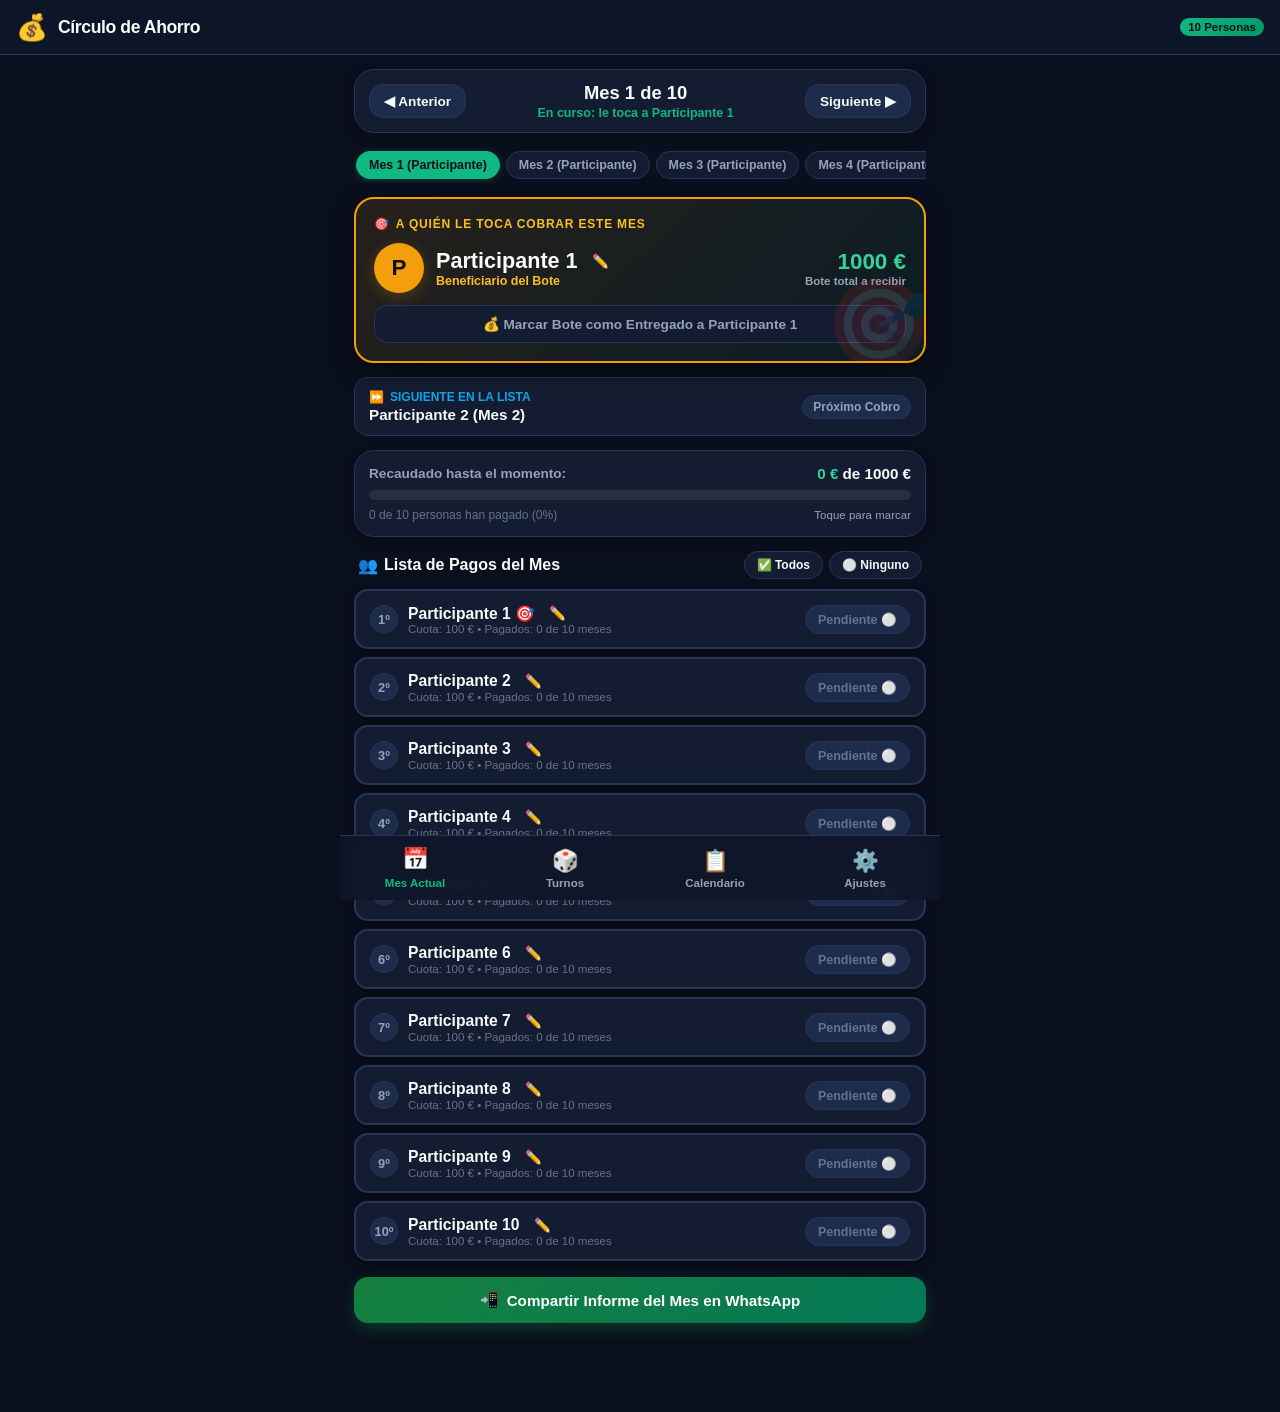
==== commit 08b304ef: "Add inline name editing and month-by-month payment matrix" ====
--- a/ahorro.html
+++ b/ahorro.html
@@ -937,6 +937,139 @@
   transform: translateX(-50%) translateY(0);
 }
 
+/* Tira de Selección Rápida de Mes (1..10) */
+.month-chips-strip {
+  display: flex;
+  gap: 6px;
+  overflow-x: auto;
+  padding: 4px 2px;
+  scrollbar-width: none;
+}
+
+.month-chips-strip::-webkit-scrollbar {
+  display: none;
+}
+
+.month-chip {
+  background: var(--bg-card);
+  border: 1px solid var(--border-color);
+  color: var(--text-muted);
+  font-size: 0.78rem;
+  font-weight: 700;
+  padding: 6px 12px;
+  border-radius: var(--radius-full);
+  white-space: nowrap;
+  cursor: pointer;
+  transition: all 0.15s ease;
+}
+
+.month-chip.active {
+  background: var(--emerald);
+  color: #0b0f19;
+  border-color: var(--emerald);
+  font-weight: 900;
+  box-shadow: 0 2px 8px var(--emerald-glow);
+}
+
+/* Botón de editar nombre al vuelo (Lápiz) */
+.btn-rename-pill {
+  background: none;
+  border: none;
+  color: var(--text-dim);
+  font-size: 0.85rem;
+  cursor: pointer;
+  padding: 2px 6px;
+  margin-left: 4px;
+  transition: all 0.15s ease;
+}
+
+.btn-rename-pill:hover, .btn-rename-pill:active {
+  color: var(--gold-light);
+  transform: scale(1.15);
+}
+
+/* ==========================================================
+   MATRIZ / TABLA GENERAL DE PAGOS MES A MES
+   ========================================================== */
+.matrix-table-card {
+  background: var(--bg-card);
+  border: 1px solid var(--border-color);
+  border-radius: var(--radius-lg);
+  padding: 14px;
+  box-shadow: var(--shadow-sm);
+  display: flex;
+  flex-direction: column;
+  gap: 10px;
+}
+
+.matrix-table-wrap {
+  width: 100%;
+  overflow-x: auto;
+  -webkit-overflow-scrolling: touch;
+}
+
+.matrix-table {
+  width: 100%;
+  border-collapse: collapse;
+  font-size: 0.82rem;
+  min-width: 520px;
+}
+
+.matrix-table th {
+  background: var(--bg-elevated);
+  color: var(--text-muted);
+  font-weight: 800;
+  padding: 8px 6px;
+  text-align: center;
+  border-bottom: 2px solid var(--border-color);
+}
+
+.matrix-table th:first-child {
+  text-align: left;
+  padding-left: 10px;
+  position: sticky;
+  left: 0;
+  background: var(--bg-elevated);
+  z-index: 2;
+}
+
+.matrix-table td {
+  padding: 8px 6px;
+  text-align: center;
+  border-bottom: 1px solid var(--border-color);
+}
+
+.matrix-table td:first-child {
+  text-align: left;
+  font-weight: 700;
+  color: var(--text-main);
+  padding-left: 10px;
+  position: sticky;
+  left: 0;
+  background: var(--bg-card);
+  z-index: 2;
+}
+
+.matrix-cell-check {
+  font-size: 1.05rem;
+  cursor: pointer;
+  display: inline-block;
+  transition: transform 0.1s;
+}
+
+.matrix-cell-check:active {
+  transform: scale(1.35);
+}
+
+.matrix-total-badge {
+  background: rgba(16, 185, 129, 0.15);
+  color: var(--emerald-light);
+  font-weight: 800;
+  padding: 3px 6px;
+  border-radius: var(--radius-sm);
+  white-space: nowrap;
+}
+
 </style>
 </head>
 <body>
@@ -957,12 +1090,17 @@
     <section id="pane-mes-actual" class="tab-pane active">
       <!-- Selector de Mes / Ronda -->
       <div class="round-nav-card">
-        <button type="button" class="round-nav-btn" id="btn-prev-round">◀ Mes Anterior</button>
+        <button type="button" class="round-nav-btn" id="btn-prev-round">◀ Anterior</button>
         <div class="round-nav-info">
           <div class="round-nav-title" id="round-nav-title">Mes 1 de 10</div>
           <div class="round-nav-sub" id="round-nav-sub">Cargando...</div>
         </div>
-        <button type="button" class="round-nav-btn" id="btn-next-round">Siguiente Mes ▶</button>
+        <button type="button" class="round-nav-btn" id="btn-next-round">Siguiente ▶</button>
+      </div>
+
+      <!-- Tira de Selección Rápida de Mes (1..10) -->
+      <div id="month-chips-strip" class="month-chips-strip">
+        <!-- Renderizado dinámico -->
       </div>
 
       <!-- Tarjeta Destacada: A quién le toca cobrar -->
@@ -975,7 +1113,10 @@
           <div class="hero-name-wrap">
             <div class="hero-avatar" id="hero-avatar">P</div>
             <div>
-              <div class="hero-name" id="hero-beneficiary-name">-</div>
+              <div style="display: flex; align-items: center; gap: 4px;">
+                <span class="hero-name" id="hero-beneficiary-name">-</span>
+                <button type="button" id="btn-edit-hero-beneficiary" class="btn-rename-pill" title="Editar nombre">✏️</button>
+              </div>
               <div style="font-size: 0.78rem; color: var(--gold-light); font-weight: 700;">Beneficiario del Bote</div>
             </div>
           </div>
@@ -1079,11 +1220,27 @@
         <span>Estado Global del Ciclo</span>
       </div>
       <p style="font-size: 0.78rem; color: var(--text-muted); margin-bottom: 6px;">
-        Toca cualquier tarjeta para ver directamente los detalles y pagos de ese mes.
+        Toca cualquier mes o casilla para ver o cambiar su estado.
       </p>
 
+      <!-- Tabla / Matriz General de Pagos Mes a Mes -->
+      <div class="matrix-table-card">
+        <div class="section-title" style="font-size: 0.95rem; justify-content: space-between;">
+          <div style="display: flex; align-items: center; gap: 6px;">
+            <span>🗓️</span>
+            <span>Control de Pagos Mes a Mes</span>
+          </div>
+          <span style="font-size: 0.72rem; color: var(--emerald-light); font-weight: 700;">Toca cualquier casilla</span>
+        </div>
+        <div class="matrix-table-wrap">
+          <table class="matrix-table" id="matrix-table">
+            <!-- Renderizado dinámico -->
+          </table>
+        </div>
+      </div>
+
       <!-- 1. Ya entregados -->
-      <div class="timeline-group">
+      <div class="timeline-group" style="margin-top: 6px;">
         <div class="timeline-group-title delivered">
           <span>✅</span>
           <span>A quién se le ha entregado ya el bote</span>
@@ -1529,6 +1686,50 @@
     };
   }
 
+  // Historial de pagos de un participante a lo largo de los 10 meses
+  getParticipantHistory(participantId) {
+    const total = this.participants.length;
+    let paidCount = 0;
+    const paidMonths = [];
+
+    for (let r = 1; r <= total; r++) {
+      if (this.isPaymentMade(r, participantId)) {
+        paidCount++;
+        paidMonths.push(r);
+      }
+    }
+
+    return {
+      paidCount,
+      totalMonths: total,
+      paidMonths,
+      totalContributed: paidCount * this.config.cuota
+    };
+  }
+
+  // Matriz completa de pagos mes a mes (todas las personas x todos los meses)
+  getGlobalPaymentMatrix() {
+    const total = this.participants.length;
+    return this.getParticipantsSortedByTurn().map(p => {
+      const history = this.getParticipantHistory(p.id);
+      const months = [];
+      for (let r = 1; r <= total; r++) {
+        months.push({
+          round: r,
+          paid: this.isPaymentMade(r, p.id),
+          isBeneficiary: p.turn === r
+        });
+      }
+      return {
+        participant: p,
+        months,
+        paidCount: history.paidCount,
+        totalMonths: total,
+        totalContributed: history.totalContributed
+      };
+    });
+  }
+
   // --- GENERADOR DE INFORME PARA WHATSAPP (1 TOQUE) ---
 
   getWhatsAppMessage(roundNum) {
@@ -1739,6 +1940,26 @@
     showToast('Pagos desmarcados.');
   });
 
+  // Botón editar nombre del beneficiario
+  const btnEditHero = document.getElementById('btn-edit-hero-beneficiary');
+  if (btnEditHero) {
+    btnEditHero.addEventListener('click', (e) => {
+      e.stopPropagation();
+      const r = manager.config.activeRound;
+      const b = manager.getParticipantByTurn(r);
+      if (b) {
+        const nuevo = prompt(`Cambiar nombre de "${b.name}":`, b.name);
+        if (nuevo && nuevo.trim() && nuevo.trim() !== b.name) {
+          manager.editParticipant(b.id, nuevo);
+          renderCurrentRound();
+          renderTurnsList();
+          renderTimeline();
+          showToast(`Nombre actualizado: "${nuevo.trim()}"`);
+        }
+      }
+    });
+  }
+
   // Botón Compartir en WhatsApp
   document.getElementById('btn-share-whatsapp').addEventListener('click', () => {
     const r = manager.config.activeRound;
@@ -1782,6 +2003,26 @@
   document.getElementById('round-nav-sub').textContent = details.delivered
     ? `✅ Bote entregado a ${details.beneficiary.name}`
     : `En curso: le toca a ${details.beneficiary.name}`;
+
+  // Tira de selección rápida de mes (1..10)
+  const chipsContainer = document.getElementById('month-chips-strip');
+  if (chipsContainer) {
+    chipsContainer.innerHTML = '';
+    for (let r = 1; r <= details.totalParticipants; r++) {
+      const chip = document.createElement('button');
+      chip.type = 'button';
+      chip.className = `month-chip ${r === currentRound ? 'active' : ''}`;
+      const b = manager.getParticipantByTurn(r);
+      const shortName = b ? b.name.split(' ')[0] : `M${r}`;
+      chip.textContent = `Mes ${r} (${shortName})`;
+      chip.addEventListener('click', () => {
+        manager.setActiveRound(r);
+        sounds.clickPay();
+        renderCurrentRound();
+      });
+      chipsContainer.appendChild(chip);
+    }
+  }
 
   // Tarjeta Héroe: A quién le toca cobrar
   document.getElementById('hero-beneficiary-name').textContent = details.beneficiary.name;
@@ -1823,6 +2064,7 @@
   sortedParticipants.forEach(p => {
     const isPaid = manager.isPaymentMade(currentRound, p.id);
     const isBeneficiary = p.turn === currentRound;
+    const history = manager.getParticipantHistory(p.id);
 
     const card = document.createElement('div');
     card.className = `payment-card ${isPaid ? 'paid' : ''}`;
@@ -1830,8 +2072,11 @@
       <div class="participant-info">
         <div class="participant-turn-pill">${p.turn}º</div>
         <div class="participant-name-wrap">
-          <span class="participant-name">${p.name} ${isBeneficiary ? '🎯 (Cobra este mes)' : ''}</span>
-          <span class="participant-sub">Cuota: ${details.cuota} ${moneda}</span>
+          <div style="display: flex; align-items: center; gap: 4px;">
+            <span class="participant-name">${p.name} ${isBeneficiary ? '🎯' : ''}</span>
+            <button type="button" class="btn-rename-pill" title="Editar nombre de ${p.name}">✏️</button>
+          </div>
+          <span class="participant-sub">Cuota: ${details.cuota} ${moneda} • Pagados: ${history.paidCount} de ${history.totalMonths} meses</span>
         </div>
       </div>
       <div class="payment-status-pill">
@@ -1839,11 +2084,27 @@
       </div>
     `;
 
+    // Botón de lápiz para editar el nombre de la persona al vuelo
+    const renameBtn = card.querySelector('.btn-rename-pill');
+    renameBtn.addEventListener('click', (e) => {
+      e.stopPropagation();
+      const nuevo = prompt(`Cambiar nombre de "${p.name}":`, p.name);
+      if (nuevo && nuevo.trim() && nuevo.trim() !== p.name) {
+        manager.editParticipant(p.id, nuevo);
+        renderCurrentRound();
+        renderTurnsList();
+        renderTimeline();
+        showToast(`Nombre actualizado: "${nuevo.trim()}"`);
+      }
+    });
+
+    // Toque en la tarjeta marca o desmarca el pago
     card.addEventListener('click', () => {
       const nowPaid = manager.togglePayment(currentRound, p.id);
       if (nowPaid) sounds.clickPay();
       else sounds.clickUnpay();
       renderCurrentRound();
+      renderTimeline();
     });
 
     paymentsContainer.appendChild(card);
@@ -1986,6 +2247,9 @@
   const currentRound = manager.config.activeRound;
   const moneda = manager.config.moneda;
 
+  // Renderizar la tabla de control mes a mes
+  renderMatrixTable();
+
   // 1. Grupo: Ya entregados
   const deliveredContainer = document.getElementById('timeline-delivered-list');
   deliveredContainer.innerHTML = '';
@@ -2019,6 +2283,84 @@
   }
 }
 
+// Renderizado de la Matriz / Tabla de Pagos Mes a Mes
+function renderMatrixTable() {
+  const manager = window.ahorroManager;
+  const table = document.getElementById('matrix-table');
+  if (!table) return;
+
+  const matrix = manager.getGlobalPaymentMatrix();
+  const totalRounds = manager.participants.length;
+
+  let html = '<thead><tr><th>Persona</th>';
+  for (let r = 1; r <= totalRounds; r++) {
+    html += `<th>M${r}</th>`;
+  }
+  html += '<th>Pagados</th></tr></thead><tbody>';
+
+  matrix.forEach(row => {
+    html += `<tr>`;
+    html += `<td>
+      <span class="matrix-person-name">${row.participant.name}</span>
+      <button type="button" class="btn-rename-pill" data-id="${row.participant.id}" title="Editar nombre">✏️</button>
+    </td>`;
+
+    row.months.forEach(m => {
+      const isPaid = m.paid;
+      const isBen = m.isBeneficiary;
+      const icon = isPaid ? '✅' : '⚪';
+      const title = `Mes ${m.round}: ${row.participant.name} (${isPaid ? 'Pagado' : 'Pendiente'})${isBen ? ' - Cobra este mes 🎯' : ''}`;
+      html += `<td>
+        <span class="matrix-cell-check" data-round="${m.round}" data-id="${row.participant.id}" title="${title}">
+          ${icon}
+        </span>
+      </td>`;
+    });
+
+    html += `<td>
+      <span class="matrix-total-badge">${row.paidCount}/${row.totalMonths}</span>
+    </td>`;
+    html += `</tr>`;
+  });
+
+  html += '</tbody>';
+  table.innerHTML = html;
+
+  // Manejador de clics en las casillas para marcar/desmarcar mes a mes
+  table.querySelectorAll('.matrix-cell-check').forEach(cell => {
+    cell.addEventListener('click', () => {
+      const r = parseInt(cell.getAttribute('data-round'), 10);
+      const id = parseInt(cell.getAttribute('data-id'), 10);
+      const nowPaid = manager.togglePayment(r, id);
+      if (nowPaid) sounds.clickPay();
+      else sounds.clickUnpay();
+      renderMatrixTable();
+      renderCurrentRound();
+      renderTimeline();
+    });
+  });
+
+  // Manejador de botones de lápiz para editar nombres en la tabla
+  table.querySelectorAll('.btn-rename-pill').forEach(btn => {
+    btn.addEventListener('click', (e) => {
+      e.stopPropagation();
+      const id = parseInt(btn.getAttribute('data-id'), 10);
+      const p = manager.participants.find(x => x.id === id);
+      if (p) {
+        const nuevo = prompt(`Cambiar nombre de "${p.name}":`, p.name);
+        if (nuevo && nuevo.trim() && nuevo.trim() !== p.name) {
+          manager.editParticipant(id, nuevo);
+          renderMatrixTable();
+          renderCurrentRound();
+          renderTurnsList();
+          renderTimeline();
+          showToast(`Nombre actualizado: "${nuevo.trim()}"`);
+        }
+      }
+    });
+  });
+}
+
 function createTimelineCard(item, statusType, moneda) {
   const card = document.createElement('div');
   card.className = `timeline-card ${statusType}`;
